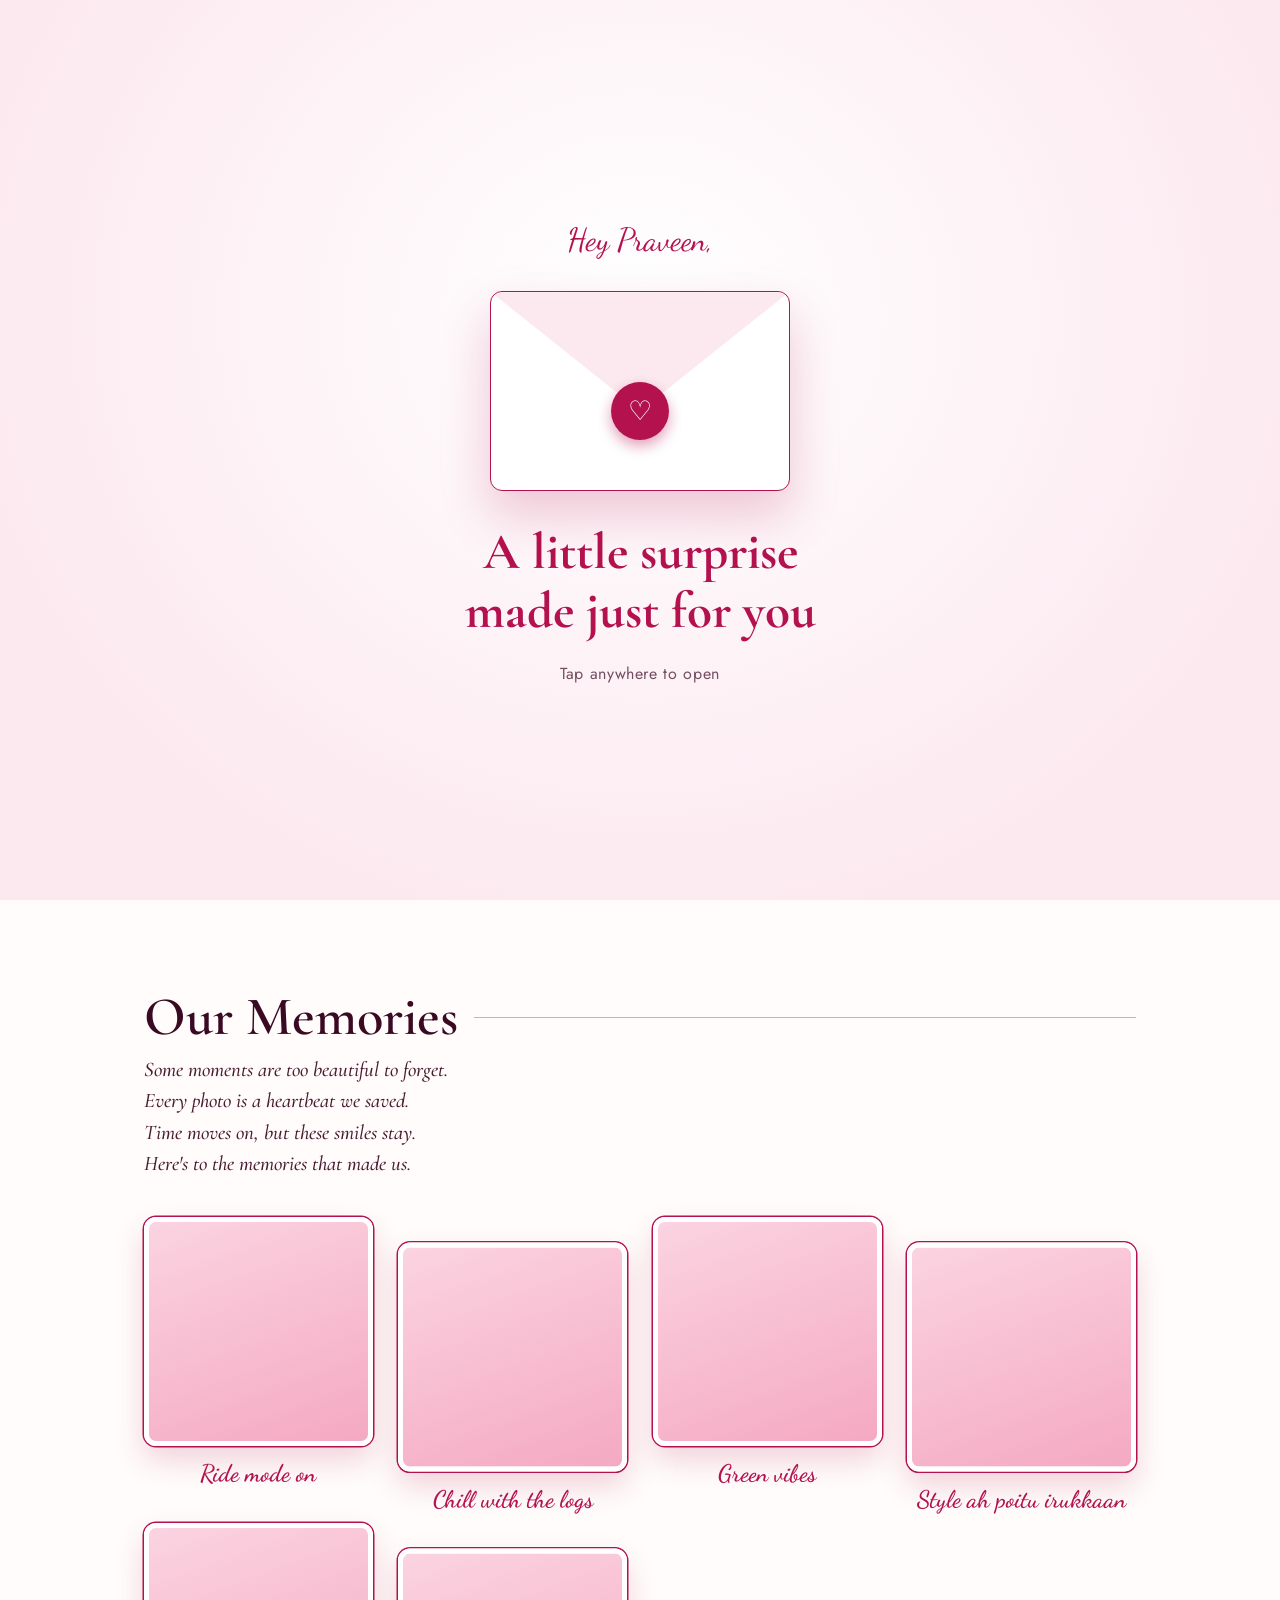
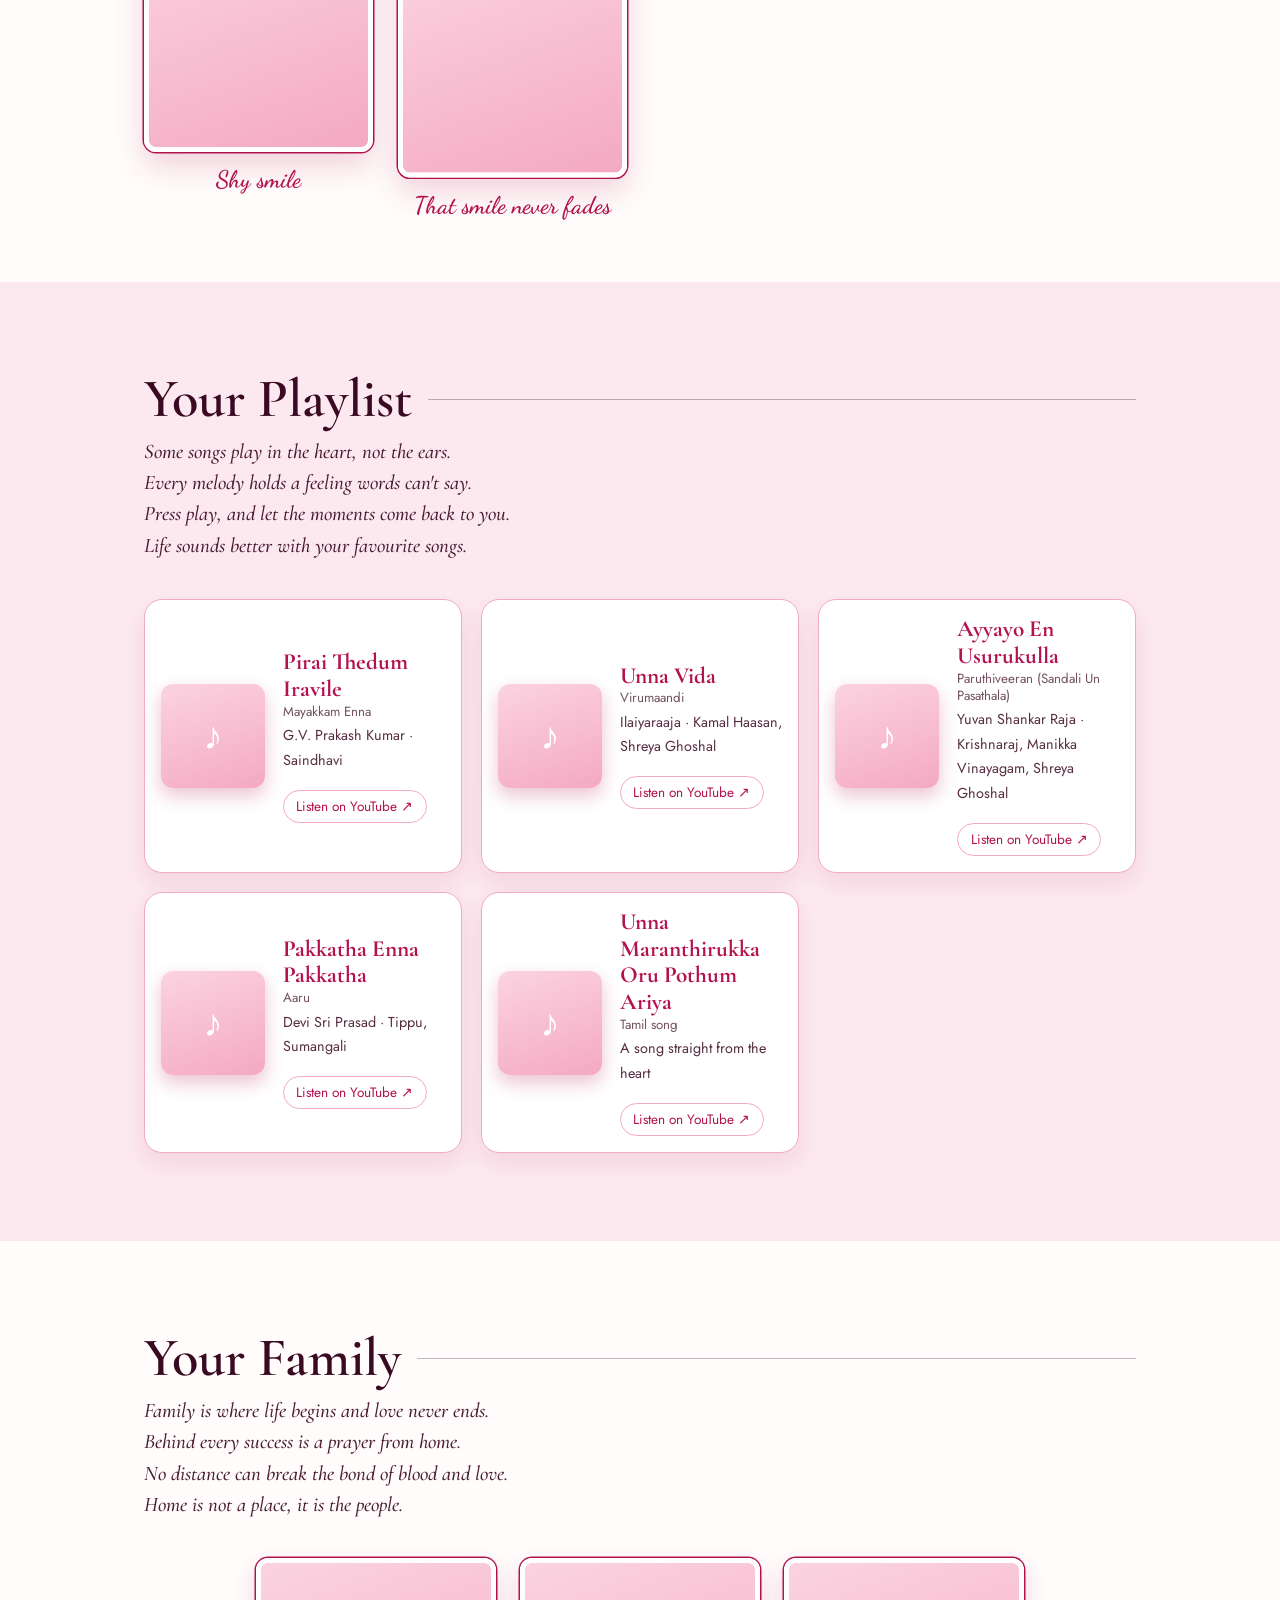
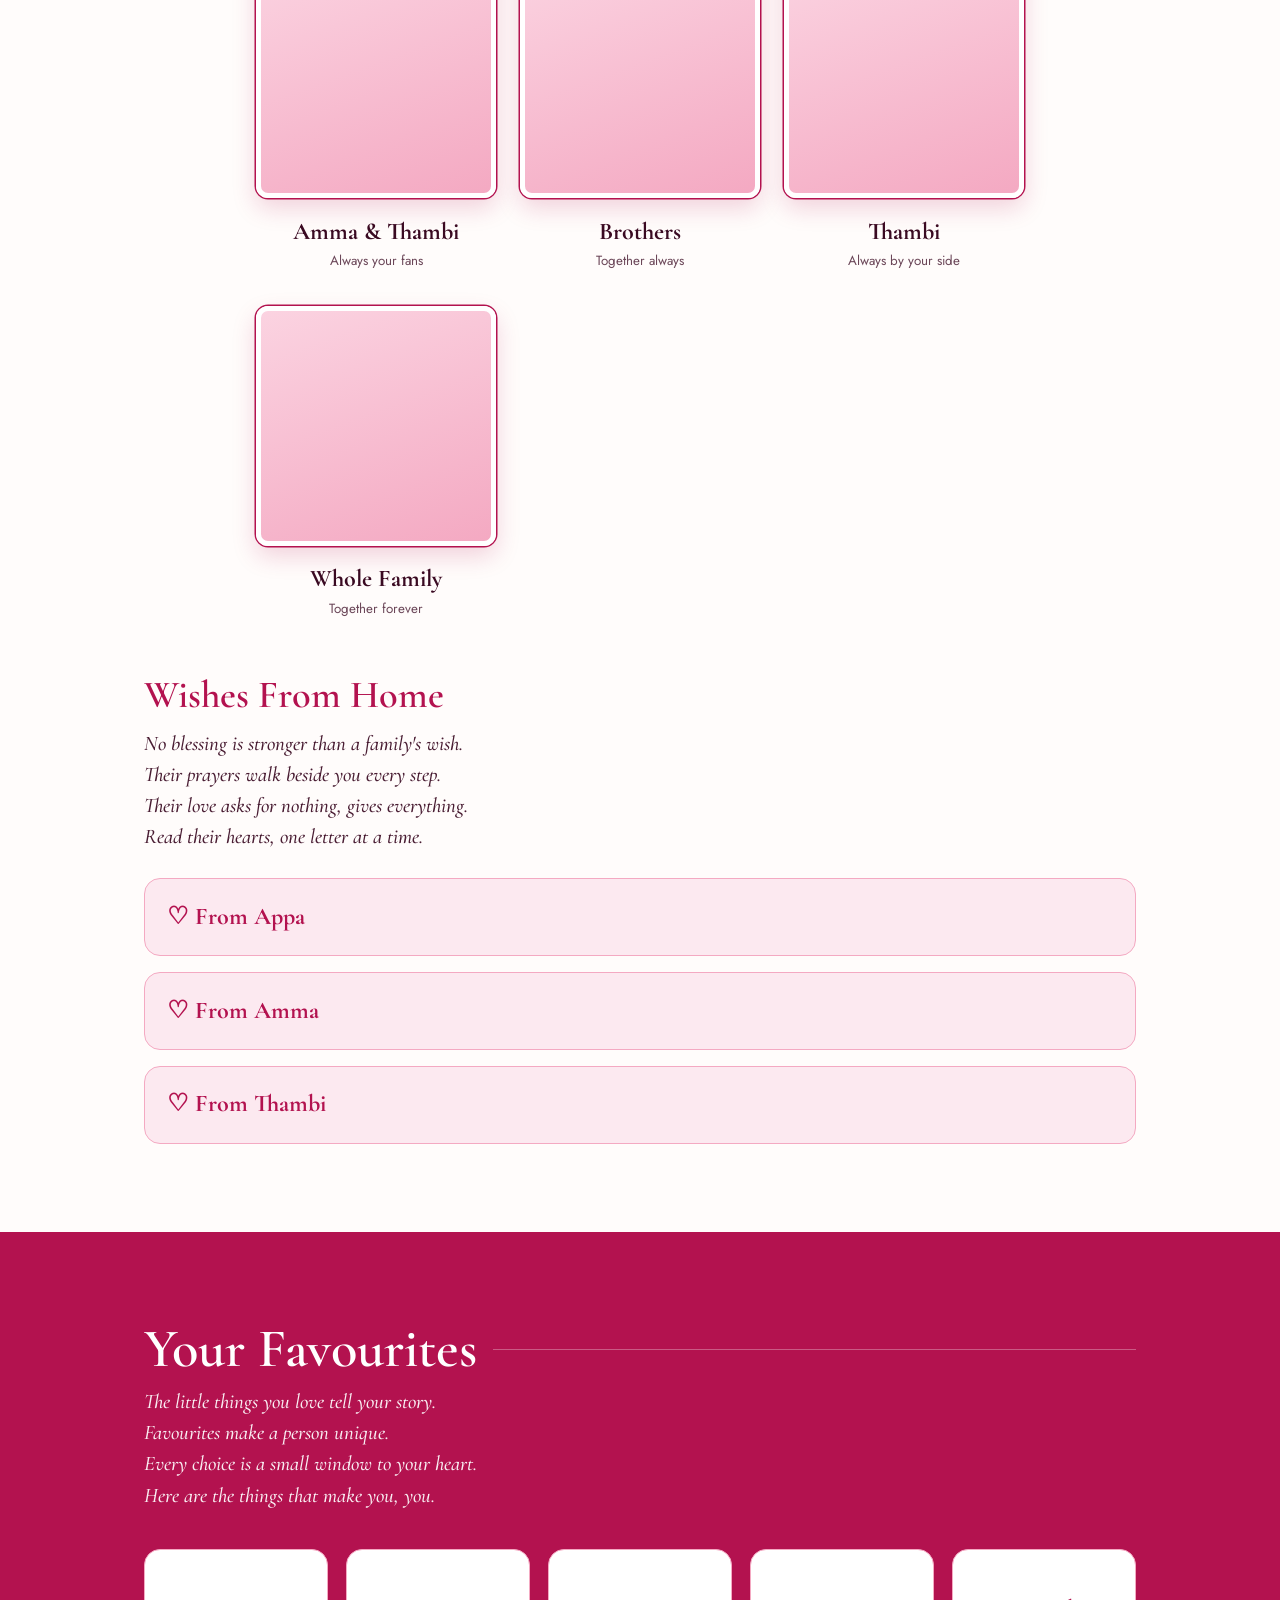
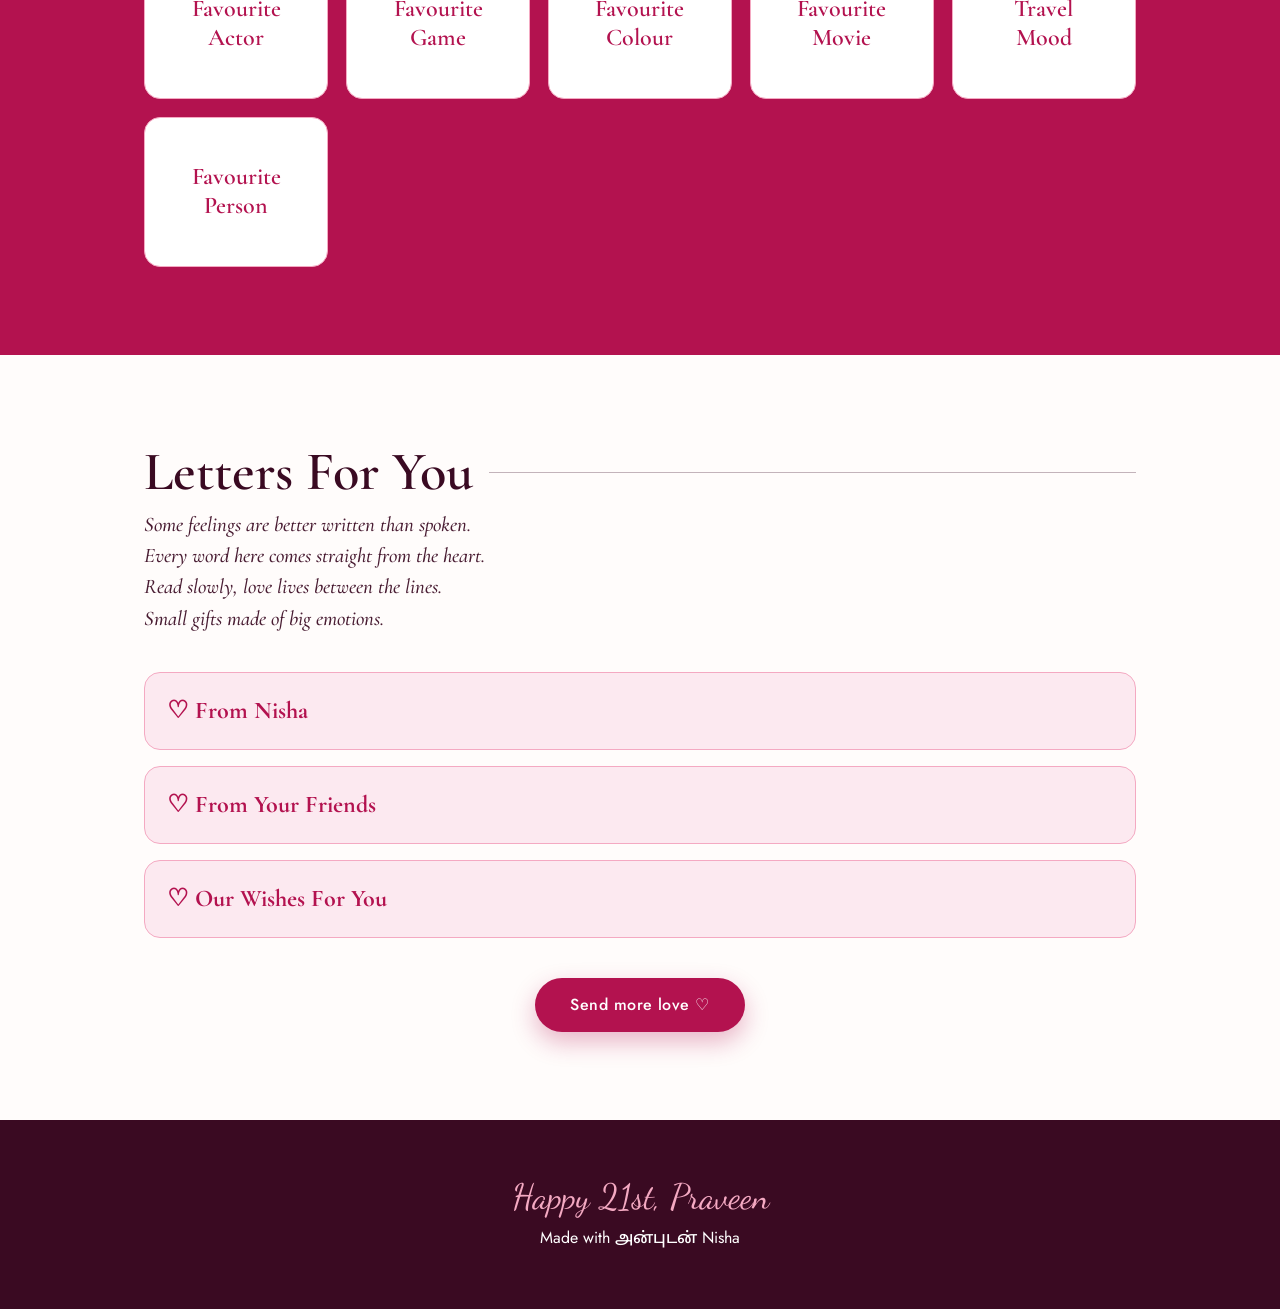
==== index.html @ b7074d0f "Add files via upload" ====
<!DOCTYPE html>
<html lang="en">
<head>
<meta charset="UTF-8">
<meta name="viewport" content="width=device-width, initial-scale=1, viewport-fit=cover">
<title>Happy 21st Birthday</title>
<link href="https://fonts.googleapis.com/css2?family=Cormorant+Garamond:ital,wght@0,500;0,600;0,700;1,500&family=Jost:wght@400;500&family=Dancing+Script:wght@500;700&family=Noto+Sans+Tamil:wght@500&display=swap" rel="stylesheet">
<link rel="stylesheet" href="style.css">
</head>
<body class="locked">

<!-- INTRO PAGE -->
<div id="intro" role="button" tabindex="0" aria-label="Tap to open your surprise">
  <p class="script hey">Hey Praveen,</p>
  <div class="envl"><span class="seal">♡</span></div>
  <h1 class="it">A little surprise<br>made just for you</h1>
  <p class="tap">Tap anywhere to open</p>
</div>


<div class="side left" aria-hidden="true"><span>✦</span><span>♡</span><span>✦</span><span>♡</span><span>✦</span></div>
<div class="side right" aria-hidden="true"><span>♡</span><span>✦</span><span>♡</span><span>✦</span><span>♡</span></div>

<!-- HERO -->
<header class="hero">
  <p class="script top">Praveen's special day</p>
  <div class="hero-art">
    <div class="num" aria-hidden="true">21</div>
    <div class="arch"><img src="photos/hero.jpg" alt="Praveen"></div>
  </div>
  <h1>Happy Birthday, Praveen</h1>
  <p class="sub quote">Another year, another beautiful chapter.<br>May every page ahead be brighter.<br>A little corner made with love, just for you.<br>Happy 21st, Praveen.</p>
  <div class="when">
    <p class="date" id="bdayText">Birthday date</p>
    <div class="count" id="count" aria-live="off">
      <div><b id="cd">0</b><small>days</small></div>
      <div><b id="ch">0</b><small>hours</small></div>
      <div><b id="cm">0</b><small>mins</small></div>
      <div><b id="cs">0</b><small>secs</small></div>
    </div>
  </div>
  <button id="party" class="btn">Open your surprise ♡</button>
</header>

<!-- PHOTOS -->
<section class="world">
  <div class="wrap">
    <h2>Our Memories</h2>
    <p class="intro quote">Some moments are too beautiful to forget.<br>Every photo is a heartbeat we saved.<br>Time moves on, but these smiles stay.<br>Here's to the memories that made us.</p>
    <div class="wall">
      <figure class="frame"><div class="ph"><img src="photos/1.jpg" alt="Ride mode on"></div><figcaption>Ride mode on</figcaption></figure>
      <figure class="frame"><div class="ph"><img src="photos/2.jpg" alt="Chill with the logs"></div><figcaption>Chill with the logs</figcaption></figure>
      <figure class="frame"><div class="ph"><img src="photos/3.jpg" alt="Green vibes"></div><figcaption>Green vibes</figcaption></figure>
      <figure class="frame"><div class="ph"><img src="photos/4.jpg" alt="Style ah poitu irukkaan"></div><figcaption>Style ah poitu irukkaan</figcaption></figure>
      <figure class="frame"><div class="ph"><img src="photos/5.jpg" alt="Shy smile"></div><figcaption>Shy smile</figcaption></figure>
      <figure class="frame"><div class="ph"><img src="photos/6.jpg" alt="That smile never fades"></div><figcaption>That smile never fades</figcaption></figure>
    </div>
  </div>
</section>

<!-- MUSIC -->
<section class="world tint">
  <div class="wrap">
    <h2>Your Playlist</h2>
    <p class="intro quote">Some songs play in the heart, not the ears.<br>Every melody holds a feeling words can't say.<br>Press play, and let the moments come back to you.<br>Life sounds better with your favourite songs.</p>
    <div class="tracks">
      <article class="song" data-yt="">
        <div class="cover"><img src="music/cover1.jpg" alt="Pirai Thedum Iravile cover"></div>
        <div class="meta">
          <b>Pirai Thedum Iravile</b><small>Mayakkam Enna</small><p class="why">G.V. Prakash Kumar · Saindhavi</p>
          <div class="ctrl"><button class="play" aria-label="Play Pirai Thedum Iravile">&#9654;</button><div class="bar"><i></i></div><span class="time">0:00</span></div>
          <a class="listen" href="https://www.youtube.com/results?search_query=Pirai+Thedum+Iravile+Mayakkam+Enna+song" target="_blank" rel="noopener">Listen on YouTube &#8599;</a>
          <audio preload="metadata" src="music/song1.mp3"></audio>
        </div>
        <div class="yt"></div>
      </article>
      <article class="song" data-yt="">
        <div class="cover"><img src="music/cover2.jpg" alt="Unna Vida cover"></div>
        <div class="meta">
          <b>Unna Vida</b><small>Virumaandi</small><p class="why">Ilaiyaraaja · Kamal Haasan, Shreya Ghoshal</p>
          <div class="ctrl"><button class="play" aria-label="Play Unna Vida">&#9654;</button><div class="bar"><i></i></div><span class="time">0:00</span></div>
          <a class="listen" href="https://www.youtube.com/results?search_query=Unna+Vida+Virumaandi+song" target="_blank" rel="noopener">Listen on YouTube &#8599;</a>
          <audio preload="metadata" src="music/song2.mp3"></audio>
        </div>
        <div class="yt"></div>
      </article>
      <article class="song" data-yt="">
        <div class="cover"><img src="music/cover3.jpg" alt="Ayyayo En Usurukulla cover"></div>
        <div class="meta">
          <b>Ayyayo En Usurukulla</b><small>Paruthiveeran (Sandali Un Pasathala)</small><p class="why">Yuvan Shankar Raja · Krishnaraj, Manikka Vinayagam, Shreya Ghoshal</p>
          <div class="ctrl"><button class="play" aria-label="Play Ayyayo En Usurukulla">&#9654;</button><div class="bar"><i></i></div><span class="time">0:00</span></div>
          <a class="listen" href="https://www.youtube.com/results?search_query=Ayyayo+En+Usurukulla+Paruthiveeran+song" target="_blank" rel="noopener">Listen on YouTube &#8599;</a>
          <audio preload="metadata" src="music/song3.mp3"></audio>
        </div>
        <div class="yt"></div>
      </article>
      <article class="song" data-yt="">
        <div class="cover"><img src="music/cover4.jpg" alt="Pakkatha Enna Pakkatha cover"></div>
        <div class="meta">
          <b>Pakkatha Enna Pakkatha</b><small>Aaru</small><p class="why">Devi Sri Prasad · Tippu, Sumangali</p>
          <div class="ctrl"><button class="play" aria-label="Play Pakkatha Enna Pakkatha">&#9654;</button><div class="bar"><i></i></div><span class="time">0:00</span></div>
          <a class="listen" href="https://www.youtube.com/results?search_query=Pakkatha+Enna+Pakkatha+Aaru+song" target="_blank" rel="noopener">Listen on YouTube &#8599;</a>
          <audio preload="metadata" src="music/song4.mp3"></audio>
        </div>
        <div class="yt"></div>
      </article>
      <article class="song" data-yt="">
        <div class="cover"><img src="music/cover5.jpg" alt="Unna Maranthirukka Oru Pothum Ariya cover"></div>
        <div class="meta">
          <b>Unna Maranthirukka Oru Pothum Ariya</b><small>Tamil song</small><p class="why">A song straight from the heart</p>
          <div class="ctrl"><button class="play" aria-label="Play Unna Maranthirukka Oru Pothum Ariya">&#9654;</button><div class="bar"><i></i></div><span class="time">0:00</span></div>
          <a class="listen" href="https://www.youtube.com/results?search_query=unna+maranthirukka+oru+pothum+ariya+song" target="_blank" rel="noopener">Listen on YouTube &#8599;</a>
          <audio preload="metadata" src="music/song5.mp3"></audio>
        </div>
        <div class="yt"></div>
      </article>
    </div>
  </div>
</section>

<!-- FAMILY -->
<section class="world">
  <div class="wrap">
    <h2>Your Family</h2>
    <p class="intro quote">Family is where life begins and love never ends.<br>Behind every success is a prayer from home.<br>No distance can break the bond of blood and love.<br>Home is not a place, it is the people.</p>
    <div class="family">
      <figure class="member"><div class="ph round"><img src="family/3.jpg" alt="Amma and Thambi"></div><b>Amma &amp; Thambi</b><small>Always your fans</small></figure>
      <figure class="member"><div class="ph round"><img src="family/4.jpg" alt="Brothers"></div><b>Brothers</b><small>Together always</small></figure>
      <figure class="member"><div class="ph round"><img src="family/2.jpg" alt="Thambi"></div><b>Thambi</b><small>Always by your side</small></figure>
      <figure class="member"><div class="ph round"><img src="family/1.jpg" alt="Whole family"></div><b>Whole Family</b><small>Together forever</small></figure>
    </div>
    <h3 class="home-h">Wishes From Home</h3>
    <p class="intro quote home-q">No blessing is stronger than a family's wish.<br>Their prayers walk beside you every step.<br>Their love asks for nothing, gives everything.<br>Read their hearts, one letter at a time.</p>
    <div class="letters">
      <details class="env"><summary>♡ From Appa</summary>
        <div class="paper">
          <p>Dear Praveen kanna,</p>
          <p>Happy Birthday da! 🎂 21 vayasu aagiduchu, nee valarndhadhai paarthu naanga romba perumai padurom.</p>
          <p>Un udambu nalama paathukko, nalla padi, nalla manushana irukkanum. Un ella muyarchikkum appa epovum un kooda irukken.</p>
          <p class="sign">&ndash; Appa</p>
        </div></details>
      <details class="env"><summary>♡ From Amma</summary>
        <div class="paper">
          <p>Dear kanna,</p>
          <p>Happy Birthday chellam! 🎂 Neram thavaama saapdu, udambu kavanichuko. Nee ennoda perumai.</p>
          <p>Kadavul un kooda irukkanum, un ella aasaiyum niraiveranum. Un amma epovum un pakkam thaan.</p>
          <p class="sign">&ndash; Amma</p>
        </div></details>
      <details class="env"><summary>♡ From Thambi</summary>
        <div class="paper">
          <p>Dear Anna,</p>
          <p>Happy Birthday anna! 🥳 Nee thaan en hero. Enakku ennaiku vendumnaalum nee thaan support.</p>
          <p>Treat venum anna, marakkaama! 😜 Love you anna ❤️</p>
          <p class="sign">&ndash; Thambi</p>
        </div></details>
    </div>
  </div>
</section>

<!-- FAVOURITES -->
<section class="world hot">
  <div class="wrap">
    <h2>Your Favourites</h2>
    <p class="intro quote">The little things you love tell your story.<br>Favourites make a person unique.<br>Every choice is a small window to your heart.<br>Here are the things that make you, you.</p>
    <div class="ach">
      <div class="flip"><div class="in"><div class="front">Favourite<br>Actor</div><div class="back">Vijay</div></div></div>
      <div class="flip"><div class="in"><div class="front">Favourite<br>Game</div><div class="back">Cricket</div></div></div>
      <div class="flip"><div class="in"><div class="front">Favourite<br>Colour</div><div class="back">Pink</div></div></div>
      <div class="flip"><div class="in"><div class="front">Favourite<br>Movie</div><div class="back">Vada Chennai</div></div></div>
      <div class="flip"><div class="in"><div class="front">Travel<br>Mood</div><div class="back">Night travel</div></div></div>
      <div class="flip"><div class="in"><div class="front">Favourite<br>Person</div><div class="back pic"><img src="photos/fav.jpg" alt="Favourite person"></div></div></div>
    </div>
  </div>
</section>

<!-- LETTERS -->
<section class="world">
  <div class="wrap">
    <h2>Letters For You</h2>
    <p class="intro quote">Some feelings are better written than spoken.<br>Every word here comes straight from the heart.<br>Read slowly, love lives between the lines.<br>Small gifts made of big emotions.</p>
    <div class="letters">
      <details class="env"><summary>♡ From Nisha</summary>
        <div class="paper">
          <p>Happy Birthday to Praveen 🎂🥳</p>
          <p>May your birthday be filled with happiness, love, and laughter. ❤️</p>
          <p>I wish you lots of success and good health in the coming years. 💐</p>
          <p>May all your dreams and wishes come true. 🌟</p>
          <p>Keep smiling, stay happy, and always be the amazing person you are! ☺️</p>
          <p class="tamil">நீ எப்போதும் சந்தோஷமாக இருக்கணும்… ❤️<br>
          எப்போதும் சிரித்துக்கொண்டே இருக்கணும்… 😊<br>
          உன்னுடைய அந்த அழகான சிரிப்பை எப்போதும் இழக்கக் கூடாது. 🥰</p>
          <p class="tamil">உன் வாழ்க்கையில் வரும் ஒவ்வொரு நாளும் அழகானதாக இருக்கணும். ✨<br>
          நீ ஆசைப்படும் எல்லா விஷயங்களும் உனக்கு கிடைக்கணும். 🌸<br>
          உன் கனவுகள் எல்லாம் ஒவ்வொன்றாக நனவாகணும். 💫<br>
          எந்த சூழ்நிலையிலும் உன் தன்னம்பிக்கையை மட்டும் இழக்காதே. ❤️</p>
          <p class="tamil">உன்னை சுற்றி எப்போதும் நல்ல மனிதர்களும், நல்ல நினைவுகளும் இருக்கணும். 🫶<br>
          உன் முகத்தில் இருக்கும் இந்த சிரிப்பு எப்போதும் இப்படியே இருக்கணும். 😊<br>
          வாழ்க்கையில் எவ்வளவு கஷ்டங்கள் வந்தாலும், அதை கடந்து இன்னும் அழகாக வளரணும். 🌷<br>
          இன்று மட்டுமல்ல, உன் வாழ்க்கையின் ஒவ்வொரு நாளும் சந்தோஷமாக இருக்கணும். 💕</p>
          <p>Once again, Happy Birthday! 🎂🥳❤️</p>
          <p class="sign">&ndash; Nisha</p>
        </div></details>
      <details class="env"><summary>♡ From Your Friends</summary>
        <div class="paper">
          <p>Dear Praveen,</p>
          <p>Happy Birthday da machan! 🥳 Un gang ellarum sernthu solrom: nee irukkura idathula bore adikkave adikkadhu.</p>
          <p>Indha year Vijay padam first day first show paakkanum, night travel poganum, cricket la mass ah aadanum. Ellathulayum nee thaan hero!</p>
          <p>Treat ah mattum marakkaadha da 😜</p>
          <p class="sign">&ndash; Your Gang</p>
        </div></details>
      <details class="env"><summary>♡ Our Wishes For You</summary>
        <div class="paper">
          <p>✦ Un ella kanavum nijam aaganum.</p>
          <p>✦ Epovum happy ah, healthy ah irukkanum.</p>
          <p>✦ Neraya places poganum, neraya memories serkkanum.</p>
          <p>✦ Cricket la oru century adikkanum 😄</p>
          <p>✦ Un family ku perumai sera nee valarnthu varanum.</p>
          <p class="sign">Happy 21st, Praveen! 🎂</p>
        </div></details>
    </div>
    <button id="party2" class="btn">Send more love ♡</button>
  </div>
</section>

<footer>
  <p class="script">Happy 21st, Praveen</p>
  <p>Made with <span class="ta">அன்புடன்</span> Nisha</p>
</footer>

<canvas id="confetti"></canvas>
<script src="script.js"></script>
</body>
</html>
---- style.css ----
:root{--rose:#B3124F;--wine:#3A0A22;--blush:#FCE9F0;--petal:#F4A9C2;--ivory:#FFFCFB}
*{box-sizing:border-box;margin:0;padding:0}
body{font-family:'Jost',sans-serif;background:var(--ivory);color:var(--wine);line-height:1.7;overflow-x:hidden;-webkit-tap-highlight-color:transparent}
h1,h2,.front,.member b,.env summary,.num{font-family:'Cormorant Garamond',serif}
.script{font-family:'Dancing Script',cursive}

/* side sparkle lines */
.side{position:fixed;top:0;bottom:0;width:34px;display:flex;flex-direction:column;justify-content:space-around;align-items:center;color:var(--rose);font-size:1.1rem;pointer-events:none;z-index:5}
.side::before{content:"";position:absolute;top:0;bottom:0;width:1px;background:linear-gradient(transparent,var(--petal) 15%,var(--petal) 85%,transparent)}
.side span{padding:.4rem 0;text-shadow:0 0 6px #fff,0 0 6px #fff;position:relative;animation:twinkle 3s ease-in-out infinite}
.side span:nth-child(2n){animation-delay:-1.2s}.side span:nth-child(3n){animation-delay:-2.1s}
.side.left{left:6px}.side.right{right:6px}
@keyframes twinkle{50%{opacity:.35;transform:scale(.8)}}

/* hero */
.hero{min-height:100svh;display:flex;flex-direction:column;align-items:center;justify-content:center;text-align:center;padding:3rem 3rem;background:radial-gradient(ellipse at 50% 30%,var(--blush),var(--ivory) 70%)}
.script.top{font-size:1.7rem;color:var(--rose);margin-bottom:1.2rem}
.hero-art{--w:min(280px,62vw);position:relative;width:var(--w);margin:0 auto 2.2rem}
.num{position:absolute;right:-14px;bottom:-14px;z-index:2;width:76px;height:76px;border-radius:50%;background:var(--rose);color:#fff;border:4px solid #fff;display:grid;place-items:center;font-size:2.3rem;font-weight:700;line-height:1;box-shadow:0 8px 18px rgba(179,18,79,.35)}
.arch{position:relative;aspect-ratio:1/1;border-radius:14px;overflow:hidden;border:6px solid #fff;box-shadow:0 0 0 2px var(--rose),0 24px 50px rgba(179,18,79,.25);background:linear-gradient(160deg,#FBD3E1,#F4A9C2)}
.arch img{width:100%;height:100%;object-fit:cover;color:transparent;display:block}
h1{font-size:clamp(2.2rem,7vw,4rem);font-weight:700;line-height:1.1;max-width:16ch;color:var(--rose)}
.sub{max-width:30rem;margin:1rem 0 1.8rem;font-size:1.05rem}
.btn{background:var(--rose);color:#fff;border:0;border-radius:99px;padding:.95rem 2.2rem;min-height:48px;font:500 1rem 'Jost',sans-serif;letter-spacing:.03em;cursor:pointer;box-shadow:0 10px 24px rgba(179,18,79,.3);transition:transform .15s}
.btn:hover{transform:translateY(-2px)}
.btn:focus-visible,.env summary:focus-visible{outline:3px solid var(--petal);outline-offset:3px}

/* sections */
.world{padding:5.5rem 3rem}
.wrap{max-width:62rem;margin:auto}
.tint{background:var(--blush)}
.hot{background:var(--rose);color:#fff}
h2{font-size:clamp(2.2rem,6vw,3.4rem);font-weight:600;line-height:1.1;margin-bottom:.4rem;display:flex;align-items:center;gap:1rem}
h2::after{content:"";flex:1;height:1px;background:currentColor;opacity:.3}
.intro{margin-bottom:2.4rem;opacity:.8}

/* photos */
.ph{position:relative;aspect-ratio:1/1;background:linear-gradient(160deg,#FBD3E1,#F4A9C2);overflow:hidden}
.ph img{position:absolute;inset:0;width:100%;height:100%;object-fit:cover;color:transparent}
.wall{display:grid;grid-template-columns:repeat(auto-fit,minmax(220px,1fr));gap:2.2rem 1.6rem}
.frame .ph{border-radius:12px;border:5px solid #fff;box-shadow:0 0 0 1.5px var(--rose),0 14px 30px rgba(179,18,79,.18)}
.frame:nth-child(even){transform:translateY(1.6rem)}
.frame figcaption{font:600 1.5rem 'Dancing Script',cursive;color:var(--rose);margin-top:.8rem;text-align:center}

/* music */
.tracks{display:grid;grid-template-columns:repeat(auto-fit,minmax(300px,1fr));gap:1.2rem}
.song{display:flex;align-items:center;gap:1.1rem;background:#fff;padding:1rem;border-radius:18px;border:1px solid var(--petal);box-shadow:0 10px 24px rgba(179,18,79,.1)}
.cover{position:relative;flex:none;width:104px;aspect-ratio:1;border-radius:12px;overflow:hidden;background:linear-gradient(160deg,#FBD3E1,var(--petal));display:grid;place-items:center;box-shadow:0 8px 18px rgba(179,18,79,.25)}
.cover::after{content:"\266A";position:absolute;font-size:2.4rem;color:#fff}
.cover img{position:absolute;inset:0;z-index:1;width:100%;height:100%;object-fit:cover}
.song.playing .cover{animation:pulse 1.6s ease-in-out infinite}
@keyframes pulse{50%{transform:scale(1.05)}}
.meta{flex:1;min-width:0}
.meta b{display:block;font:700 1.45rem/1.15 'Cormorant Garamond',serif;color:var(--rose)}
.meta small{display:block;opacity:.7}
.why{font-size:.9rem;margin:.2rem 0 .6rem;opacity:.85}
.ctrl{display:flex;align-items:center;gap:.7rem}
.play{flex:none;width:44px;height:44px;border-radius:50%;border:0;background:var(--rose);color:#fff;font-size:1rem;cursor:pointer;box-shadow:0 6px 14px rgba(179,18,79,.35)}
.play:focus-visible{outline:3px solid var(--petal);outline-offset:3px}
.bar{flex:1;height:6px;border-radius:9px;background:var(--blush);overflow:hidden;cursor:pointer}
.bar i{display:block;height:100%;width:0;background:var(--rose)}
.time{font-size:.8rem;opacity:.7;min-width:2.4em;text-align:right}

/* family */
.family{display:grid;grid-template-columns:repeat(auto-fit,minmax(150px,1fr));gap:2rem 1.5rem}
.member{text-align:center}
.ph.round{aspect-ratio:1;border-radius:12px;border:5px solid #fff;box-shadow:0 0 0 1.5px var(--rose),0 10px 24px rgba(179,18,79,.18);margin-bottom:1.2rem}
.member b{display:block;font-size:1.5rem;font-weight:700;line-height:1.2}.member small{opacity:.75}

/* favourites */
.ach{display:grid;grid-template-columns:repeat(auto-fit,minmax(160px,1fr));gap:1.1rem}
.flip{perspective:800px;height:150px;cursor:pointer}
.in{position:relative;width:100%;height:100%;transition:transform .6s;transform-style:preserve-3d}
.flip:hover .in,.flip.on .in{transform:rotateY(180deg)}
.front,.back{position:absolute;inset:0;backface-visibility:hidden;display:grid;place-items:center;text-align:center;padding:1rem;border-radius:16px;font-size:1.5rem;font-weight:600;line-height:1.2}
.front{background:#fff;color:var(--rose);border:1px solid var(--petal)}
.back{background:var(--wine);color:#fff;transform:rotateY(180deg);font-family:'Jost',sans-serif;font-size:1.05rem;font-weight:400}

/* letters */
.letters{display:grid;gap:1rem;margin-bottom:2.5rem}
.env{background:var(--blush);border:1px solid var(--petal);border-radius:16px}
.env summary{padding:1.1rem 1.4rem;font-size:1.5rem;font-weight:700;color:var(--rose);cursor:pointer;list-style:none}
.env summary::-webkit-details-marker{display:none}
.paper{background:#fff;margin:0 1rem 1rem;padding:1.6rem;border-radius:10px;font-family:'Dancing Script',cursive;font-size:1.6rem;line-height:1.5;border-left:4px solid var(--rose)}
.paper p{margin-bottom:.8rem}.sign{text-align:right;font-weight:700;color:var(--rose)}
#party2{display:block;margin:auto}

footer{background:var(--wine);color:#fff;text-align:center;padding:3.5rem 1rem}
footer .script{font-size:2.2rem;color:var(--petal);line-height:1.2;margin-bottom:.4rem}
#confetti{position:fixed;inset:0;pointer-events:none;z-index:200}

@media (max-width:600px){
  .side{width:20px;font-size:.8rem}.side.left{left:2px}.side.right{right:2px}
  .hero,.world{padding-inline:1.8rem}
  .world{padding-block:3.5rem}
  .script.top{font-size:1.4rem}
  .wall{grid-template-columns:repeat(2,1fr);gap:1.8rem 1rem}
  .frame figcaption{font-size:1.2rem}
  .family{grid-template-columns:repeat(2,1fr)}
  .ach{grid-template-columns:repeat(2,1fr);gap:.8rem}
  .flip{height:120px}.front{font-size:1.2rem}.back{font-size:.95rem}
  .song{padding:.8rem;gap:.8rem}.cover{width:84px}.meta b{font-size:1.25rem}
  
  .paper{font-size:1.4rem;padding:1.2rem;margin:0 .6rem .8rem}
  .btn{width:100%;max-width:320px}
}
@media (prefers-reduced-motion:reduce){*{animation:none!important;transition:none!important}}

/* intro page */
body.locked{overflow:hidden;height:100svh}
#intro{position:fixed;inset:0;z-index:100;display:flex;flex-direction:column;align-items:center;justify-content:center;text-align:center;padding:2rem;cursor:pointer;background:radial-gradient(ellipse at 50% 35%,#fff,var(--blush) 75%);transition:transform .9s cubic-bezier(.7,0,.2,1),opacity .9s}
#intro.open{transform:translateY(-100%);opacity:.6}
.hey{font-size:2rem;color:var(--rose);margin-bottom:1.5rem}
.envl{position:relative;width:min(300px,72vw);aspect-ratio:1.5;background:#fff;border-radius:12px;border:1.5px solid var(--rose);box-shadow:0 24px 50px rgba(179,18,79,.22);margin-bottom:2rem}
.envl::before{content:"";position:absolute;inset:0;background:var(--blush);clip-path:polygon(0 0,100% 0,50% 60%);border-radius:12px 12px 0 0}
.seal{position:absolute;left:50%;top:60%;transform:translate(-50%,-50%);width:58px;height:58px;border-radius:50%;background:var(--rose);color:#fff;display:grid;place-items:center;font-size:1.7rem;box-shadow:0 6px 14px rgba(179,18,79,.4);animation:beat 1.4s ease-in-out infinite}
@keyframes beat{50%{transform:translate(-50%,-50%) scale(1.15)}}
.it{font-size:clamp(2rem,7vw,3.2rem);font-weight:700;line-height:1.15;color:var(--rose);max-width:none}
.tap{margin-top:1.2rem;opacity:.7;letter-spacing:.04em;animation:twinkle 2.4s ease-in-out infinite}
#intro:focus-visible{outline:4px solid var(--petal);outline-offset:-8px}

/* date + countdown */
.when{margin:0 0 1.8rem;display:flex;flex-direction:column;align-items:center;gap:.8rem}
.date{font:600 1.5rem 'Dancing Script',cursive;color:var(--rose)}
.count{display:flex;gap:.7rem}
.count div{width:72px;padding:.6rem 0;background:#fff;border:1px solid var(--petal);border-radius:14px;box-shadow:0 8px 18px rgba(179,18,79,.12)}
.count b{display:block;font:700 1.8rem/1 'Cormorant Garamond',serif;color:var(--rose)}
.count small{font-size:.75rem;opacity:.7}
.count.done{display:none}
@media (max-width:600px){.count{gap:.45rem}.count div{width:62px}.date{font-size:1.25rem}}

/* friends gallery */
.squad{display:grid;grid-template-columns:repeat(auto-fit,minmax(170px,1fr));gap:1.6rem 1.2rem}
.pal{text-align:center}
.pal .ph{border-radius:12px;border:4px solid #fff;box-shadow:0 0 0 1.5px var(--rose),0 10px 22px rgba(179,18,79,.18);margin-bottom:.8rem}
.pal b{display:block;font:700 1.35rem/1.2 'Cormorant Garamond',serif;color:var(--rose)}
.pal small{display:block;font-size:.85rem;opacity:.8;line-height:1.4}
@media (max-width:600px){.squad{grid-template-columns:repeat(2,1fr);gap:1.4rem .9rem}}

/* music: optional mp3 + youtube link */
.ctrl{display:none}
.song.ready .ctrl{display:flex}
.listen{display:inline-block;margin-top:.5rem;font-size:.85rem;color:var(--rose);text-decoration:none;border:1px solid var(--petal);border-radius:99px;padding:.25rem .8rem}
.song.ready .listen{margin-top:.4rem}
.listen:hover,.listen:focus-visible{background:var(--blush)}
.meta small{line-height:1.3}

/* in-page YouTube player */
.song{flex-wrap:wrap}
.yt{display:none;width:100%;aspect-ratio:16/9;border-radius:12px;overflow:hidden;margin-top:.4rem;background:var(--wine)}
.song.open .yt{display:block}
.yt iframe{width:100%;height:100%;border:0}
.yt-mode .bar,.yt-mode .time,.yt-mode .listen{display:none}
.cover,.meta b{cursor:pointer}

/* favourites photo */
.fav-photo{width:min(300px,70vw);margin:0 auto 2.2rem}
.fav-photo .ph{border-radius:12px;border:5px solid #fff;box-shadow:0 18px 36px rgba(58,10,34,.35)}

/* favourite person card shows a photo */
.back.pic{padding:0;overflow:hidden;border:3px solid #fff;background:var(--wine)}
.back.pic img{width:100%;height:100%;object-fit:cover;object-position:50% 18%;display:block}
.flip:last-child{grid-column:auto}

@media (max-width:600px){.squad .pal:last-child:nth-child(odd){grid-column:1/-1;width:calc(50% - .45rem);justify-self:center}}

.family{grid-template-columns:repeat(auto-fit,minmax(150px,240px));justify-content:center}
@media (max-width:600px){.family{grid-template-columns:repeat(2,1fr)}}

.home-h{font:600 clamp(1.8rem,5vw,2.4rem)/1.2 'Cormorant Garamond',serif;color:var(--rose);margin:3.2rem 0 1.2rem}
.tint .letters,.world .letters{margin-bottom:0}

/* letters button spacing + tamil footer */
#party2{display:block;margin:2.5rem auto 0}
.ta{font-family:'Noto Sans Tamil','Jost',sans-serif;font-weight:500}

/* english quote lines under titles */
.quote{font:italic 500 1.3rem/1.5 'Cormorant Garamond',serif;opacity:.92}
.sub.quote{font-size:1.25rem;max-width:30rem}
.home-h{margin-bottom:.6rem}
.home-q{margin-bottom:1.6rem}
@media (max-width:600px){.quote{font-size:1.12rem}.sub.quote{font-size:1.12rem}}

@media (max-width:600px){.quote{font-size:1.05rem}.sub.quote{font-size:1.05rem}}

/* tamil wish paragraphs inside letters */
.paper .tamil{font:500 1.08rem/1.95 'Noto Sans Tamil','Jost',sans-serif}
@media (max-width:600px){.paper .tamil{font-size:1rem}}
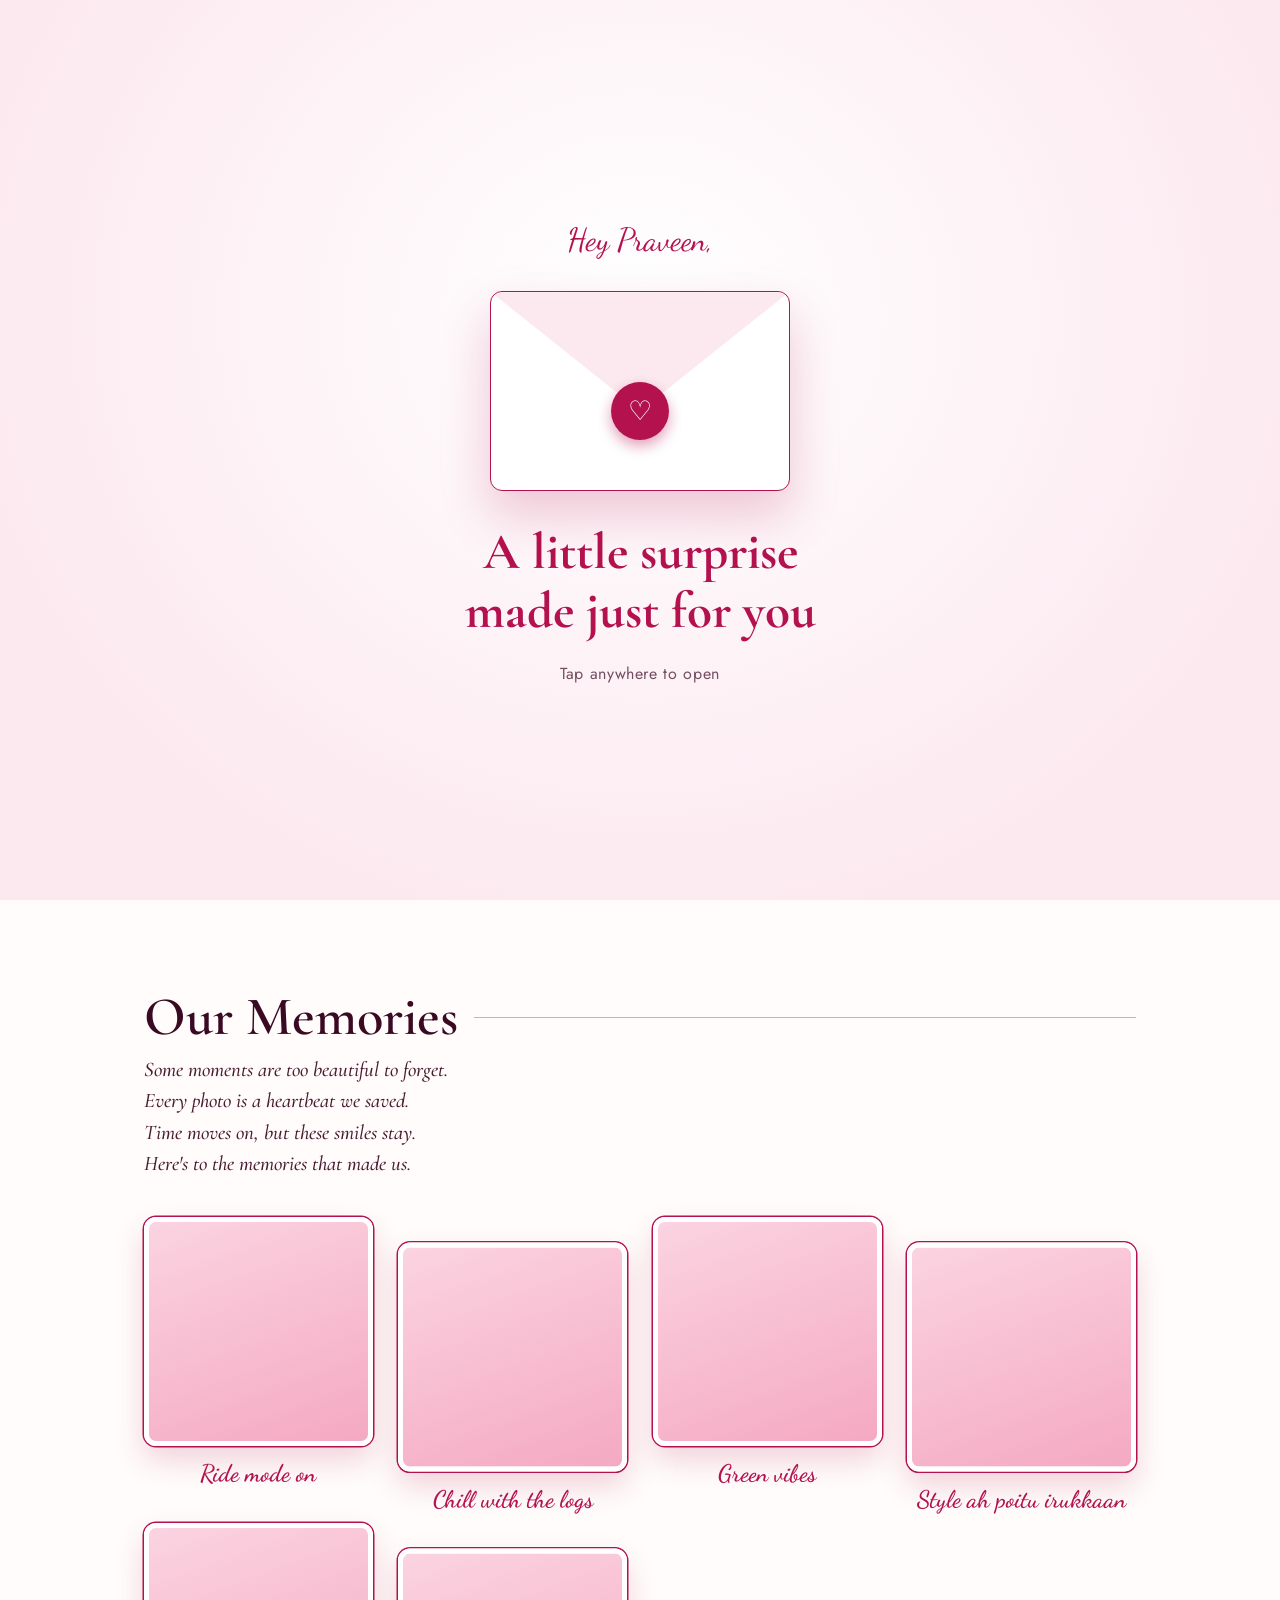
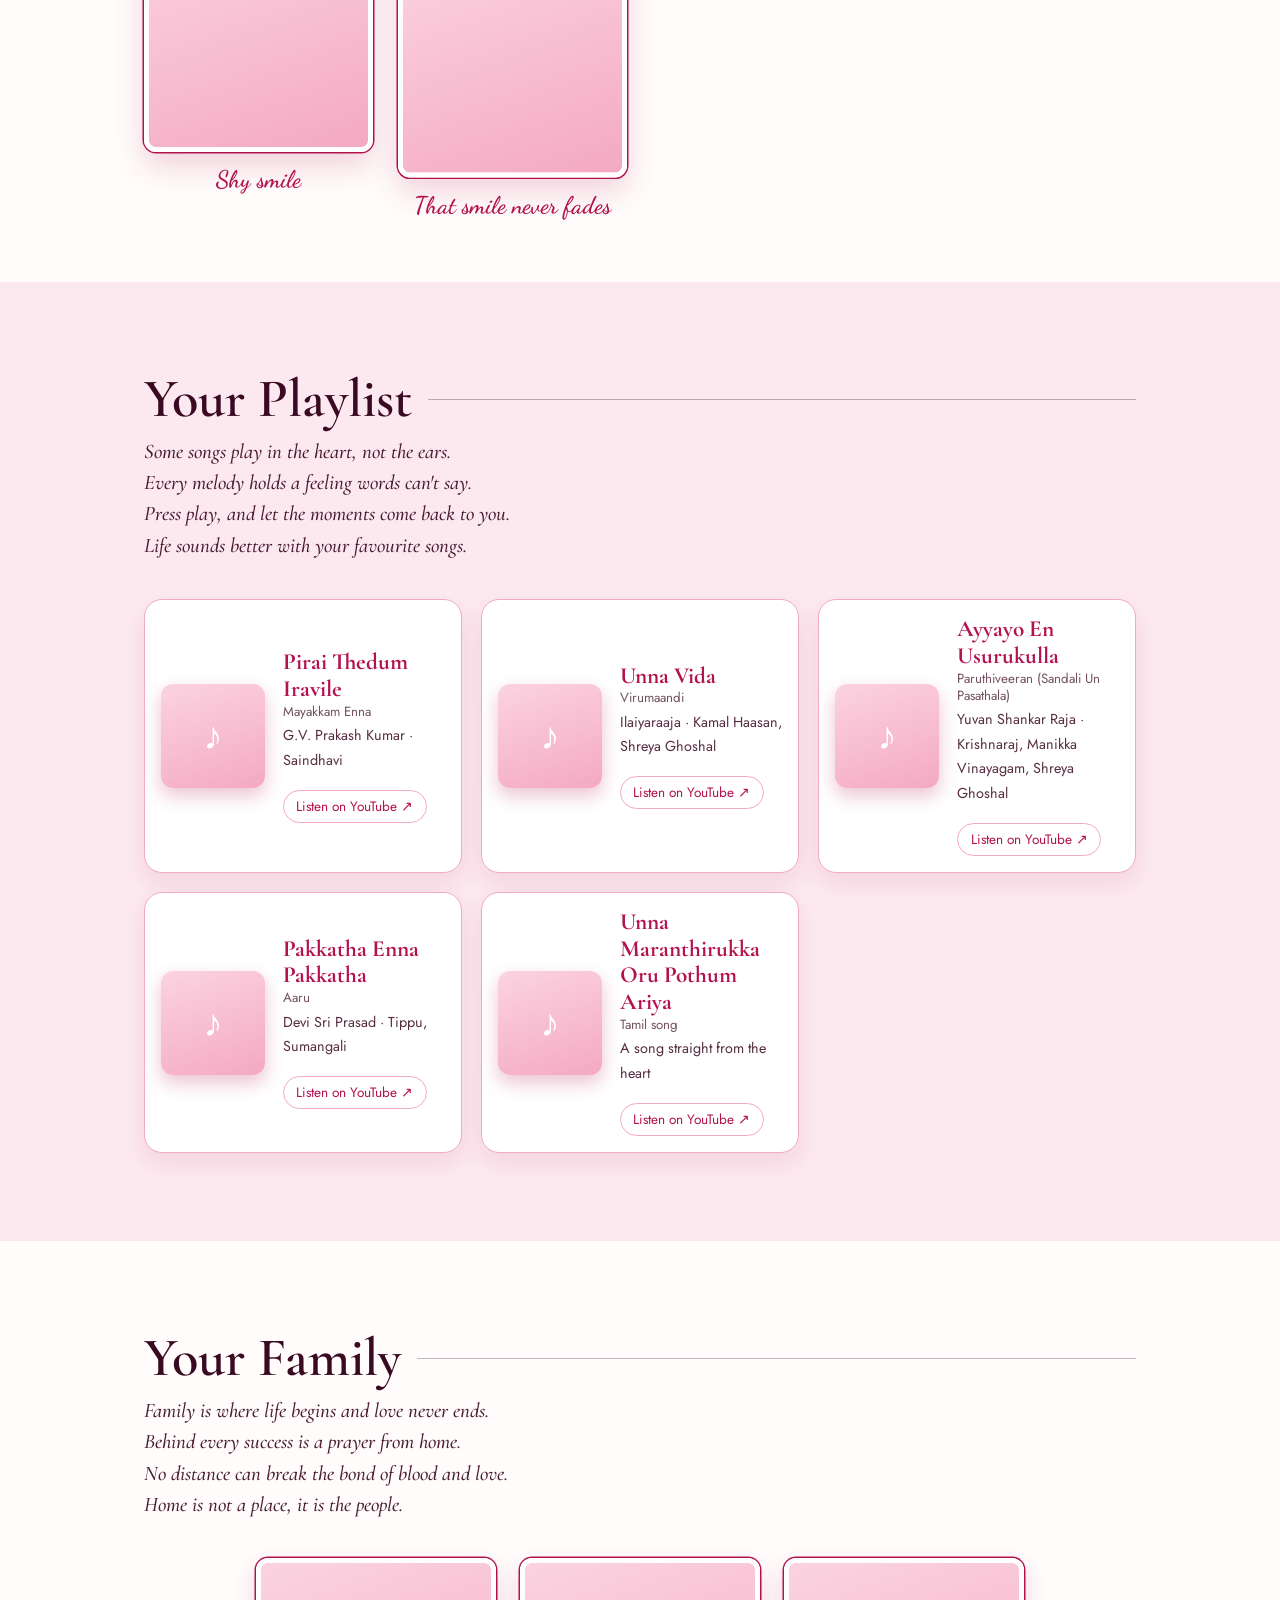
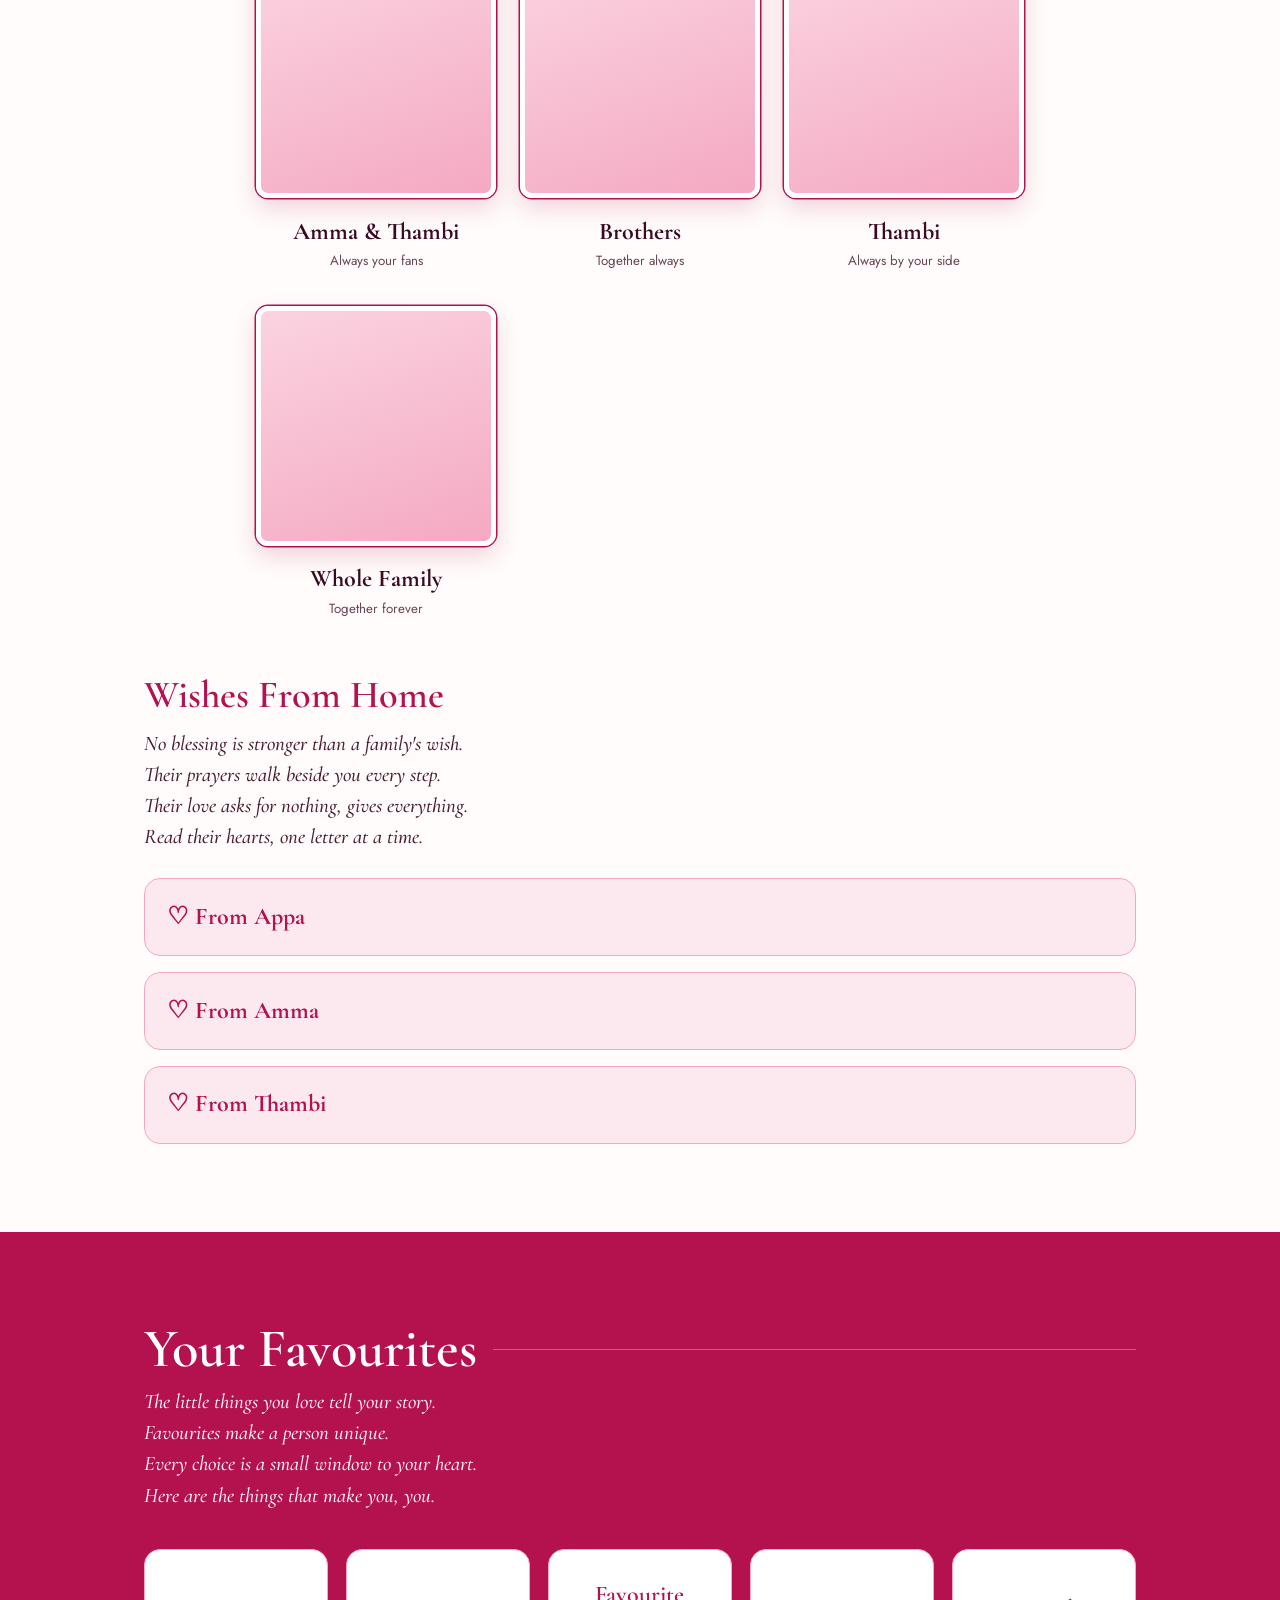
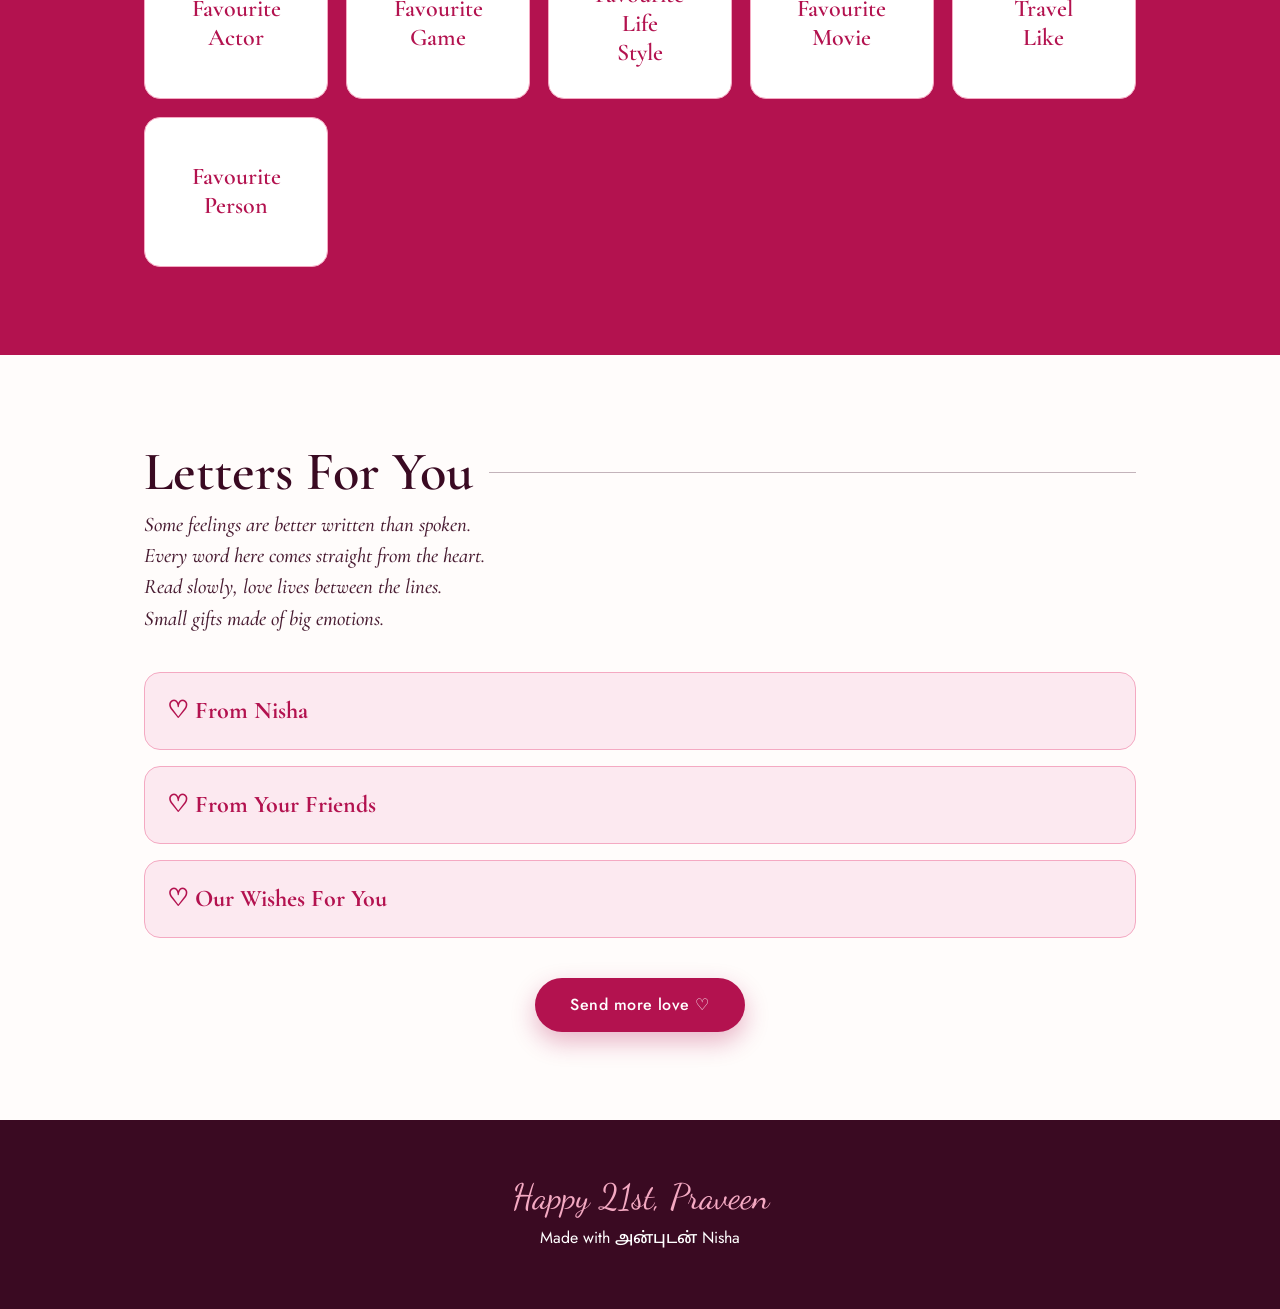
==== commit 0efa776a: "Update index.html" ====
--- a/index.html
+++ b/index.html
@@ -165,9 +165,9 @@
     <div class="ach">
       <div class="flip"><div class="in"><div class="front">Favourite<br>Actor</div><div class="back">Vijay</div></div></div>
       <div class="flip"><div class="in"><div class="front">Favourite<br>Game</div><div class="back">Cricket</div></div></div>
-      <div class="flip"><div class="in"><div class="front">Favourite<br>Colour</div><div class="back">Pink</div></div></div>
+      <div class="flip"><div class="in"><div class="front">Favourite<br>Life<br>Style</div><div class="back">Photography</div></div></div>
       <div class="flip"><div class="in"><div class="front">Favourite<br>Movie</div><div class="back">Vada Chennai</div></div></div>
-      <div class="flip"><div class="in"><div class="front">Travel<br>Mood</div><div class="back">Night travel</div></div></div>
+      <div class="flip"><div class="in"><div class="front">Travel<br>Like</div><div class="back">Night travel</div></div></div>
       <div class="flip"><div class="in"><div class="front">Favourite<br>Person</div><div class="back pic"><img src="photos/fav.jpg" alt="Favourite person"></div></div></div>
     </div>
   </div>
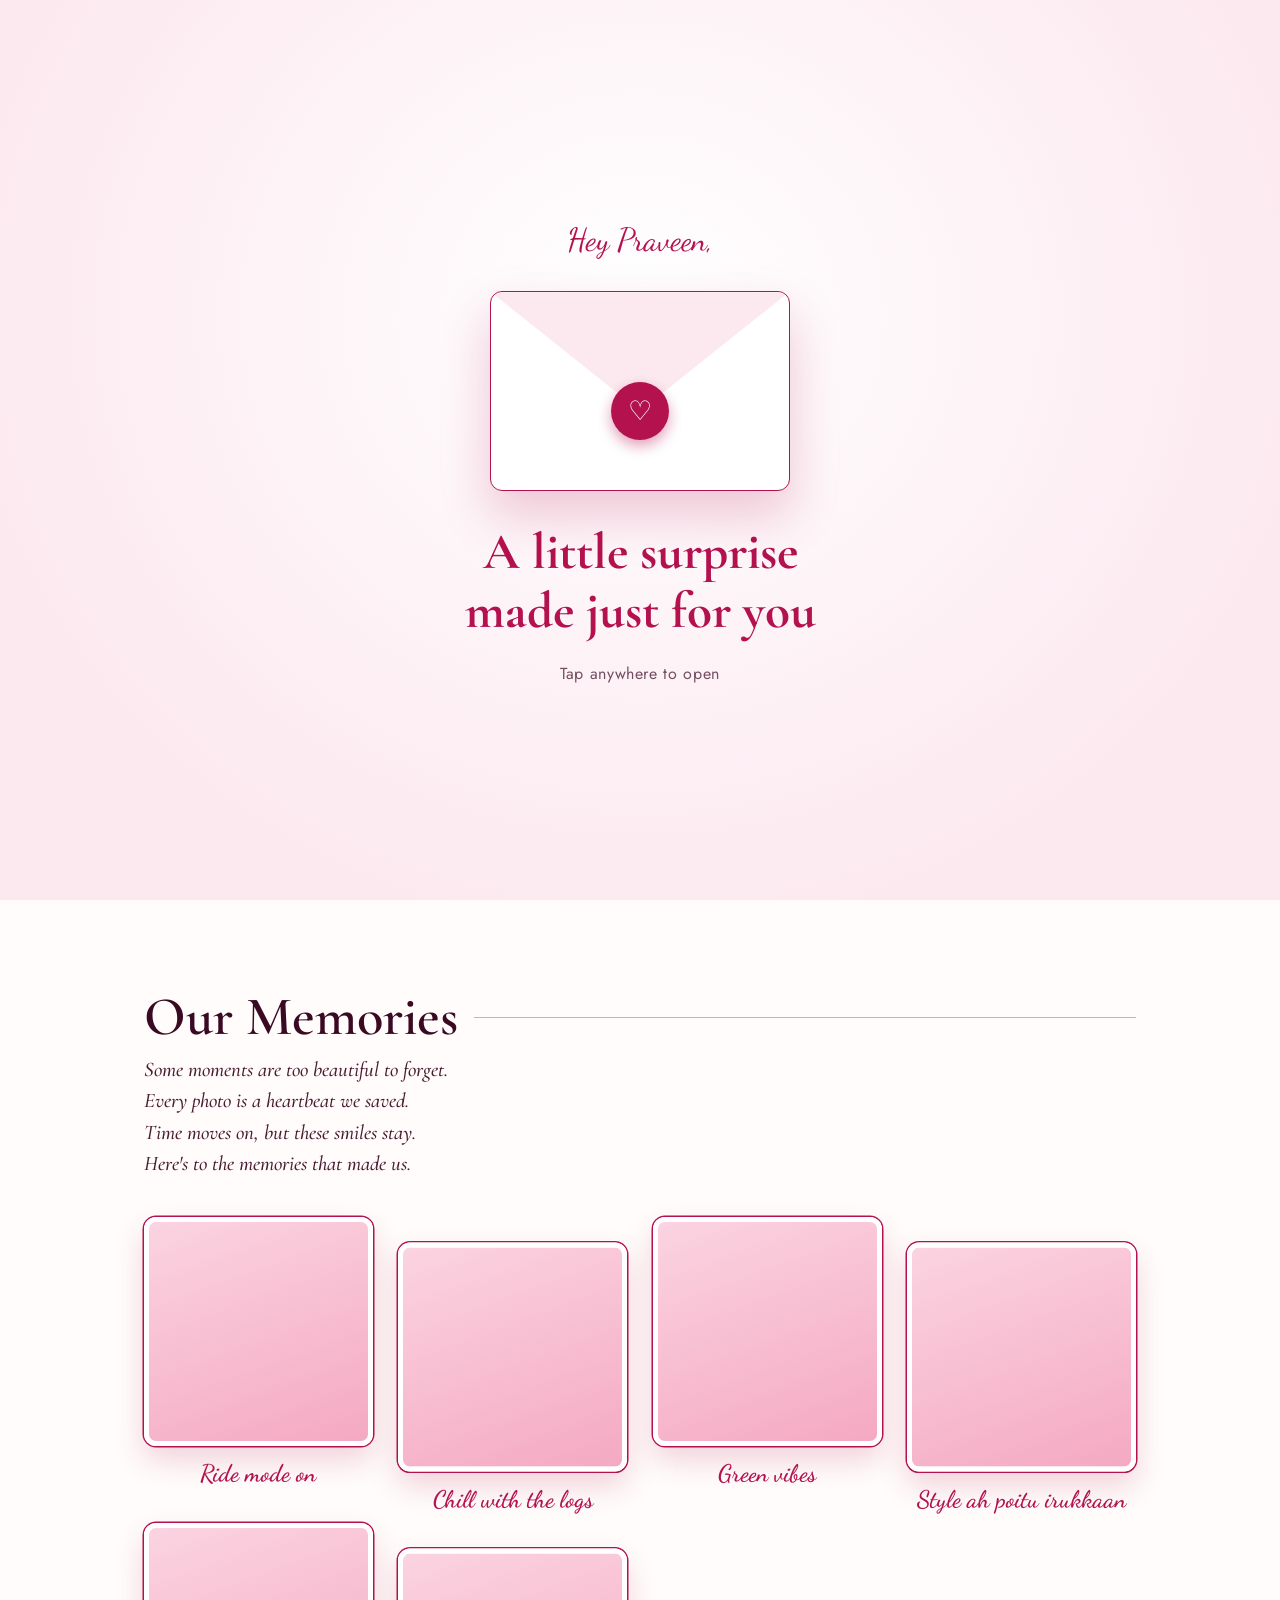
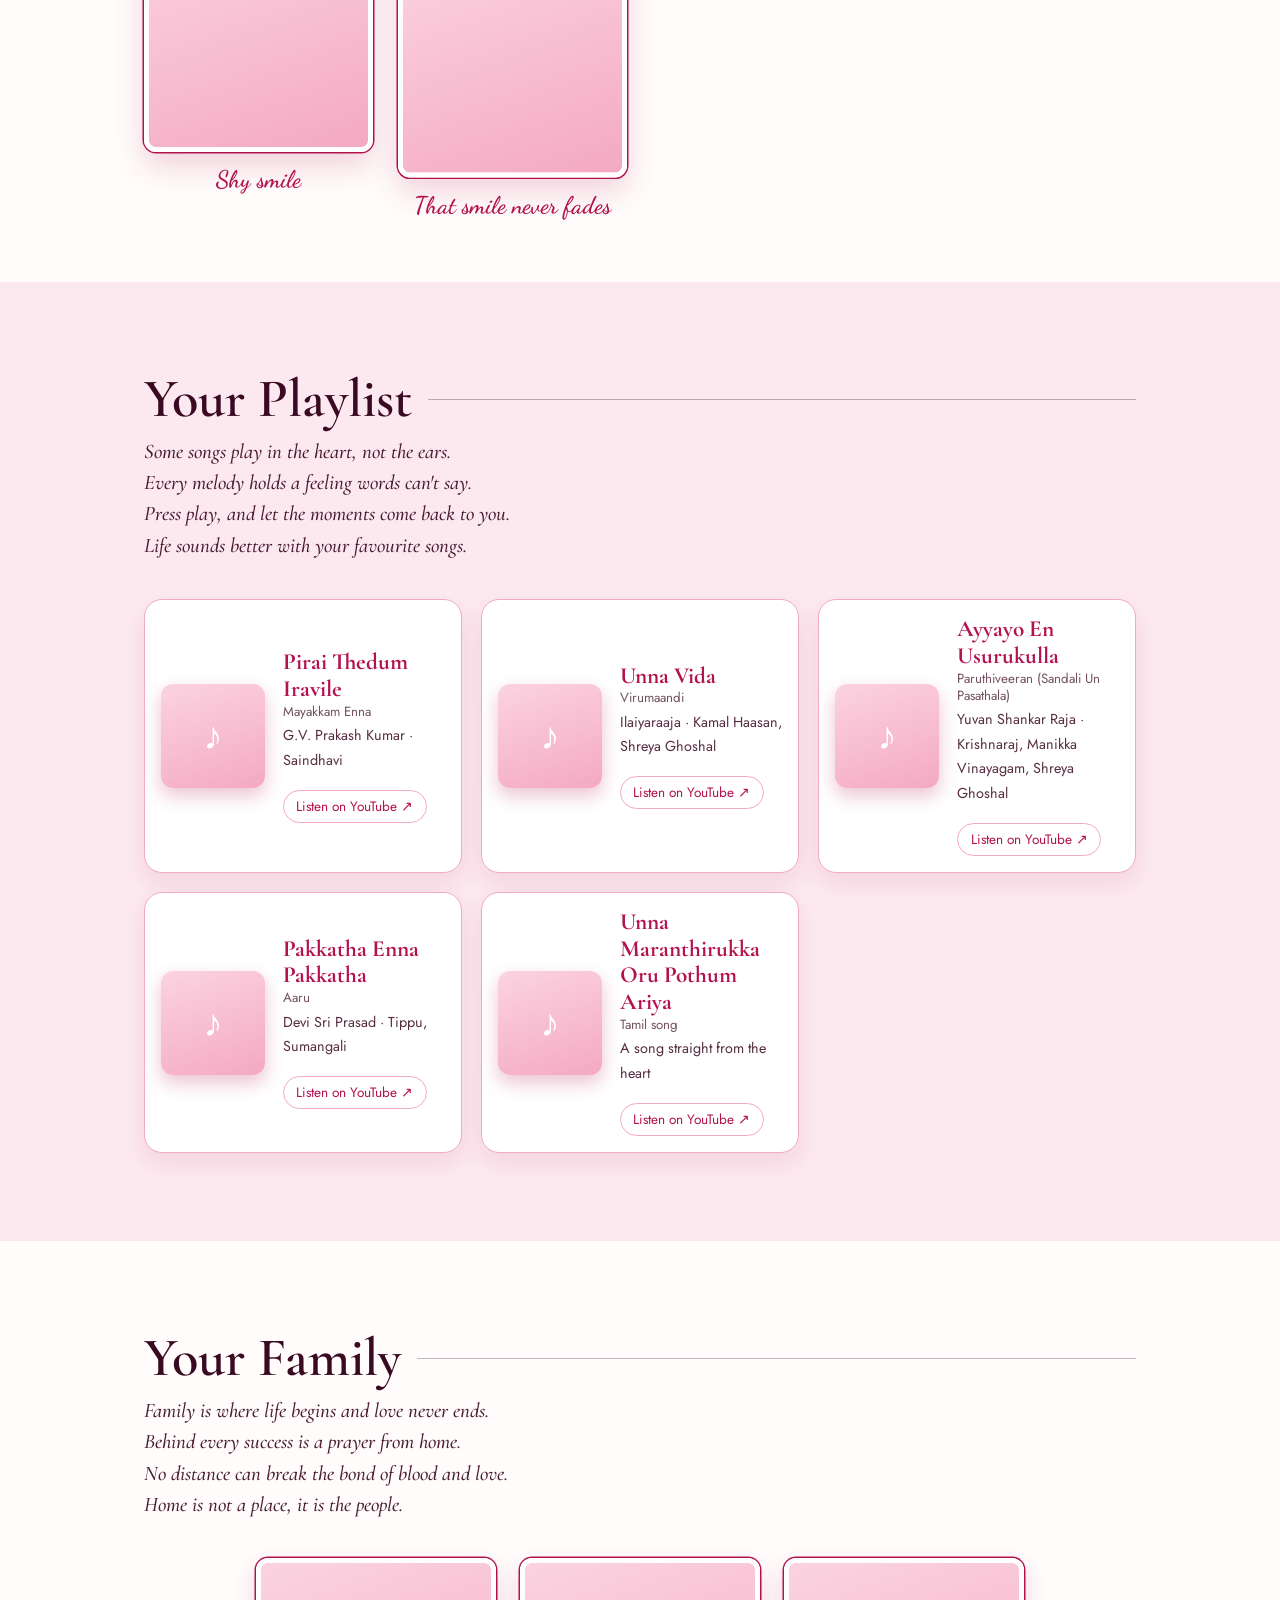
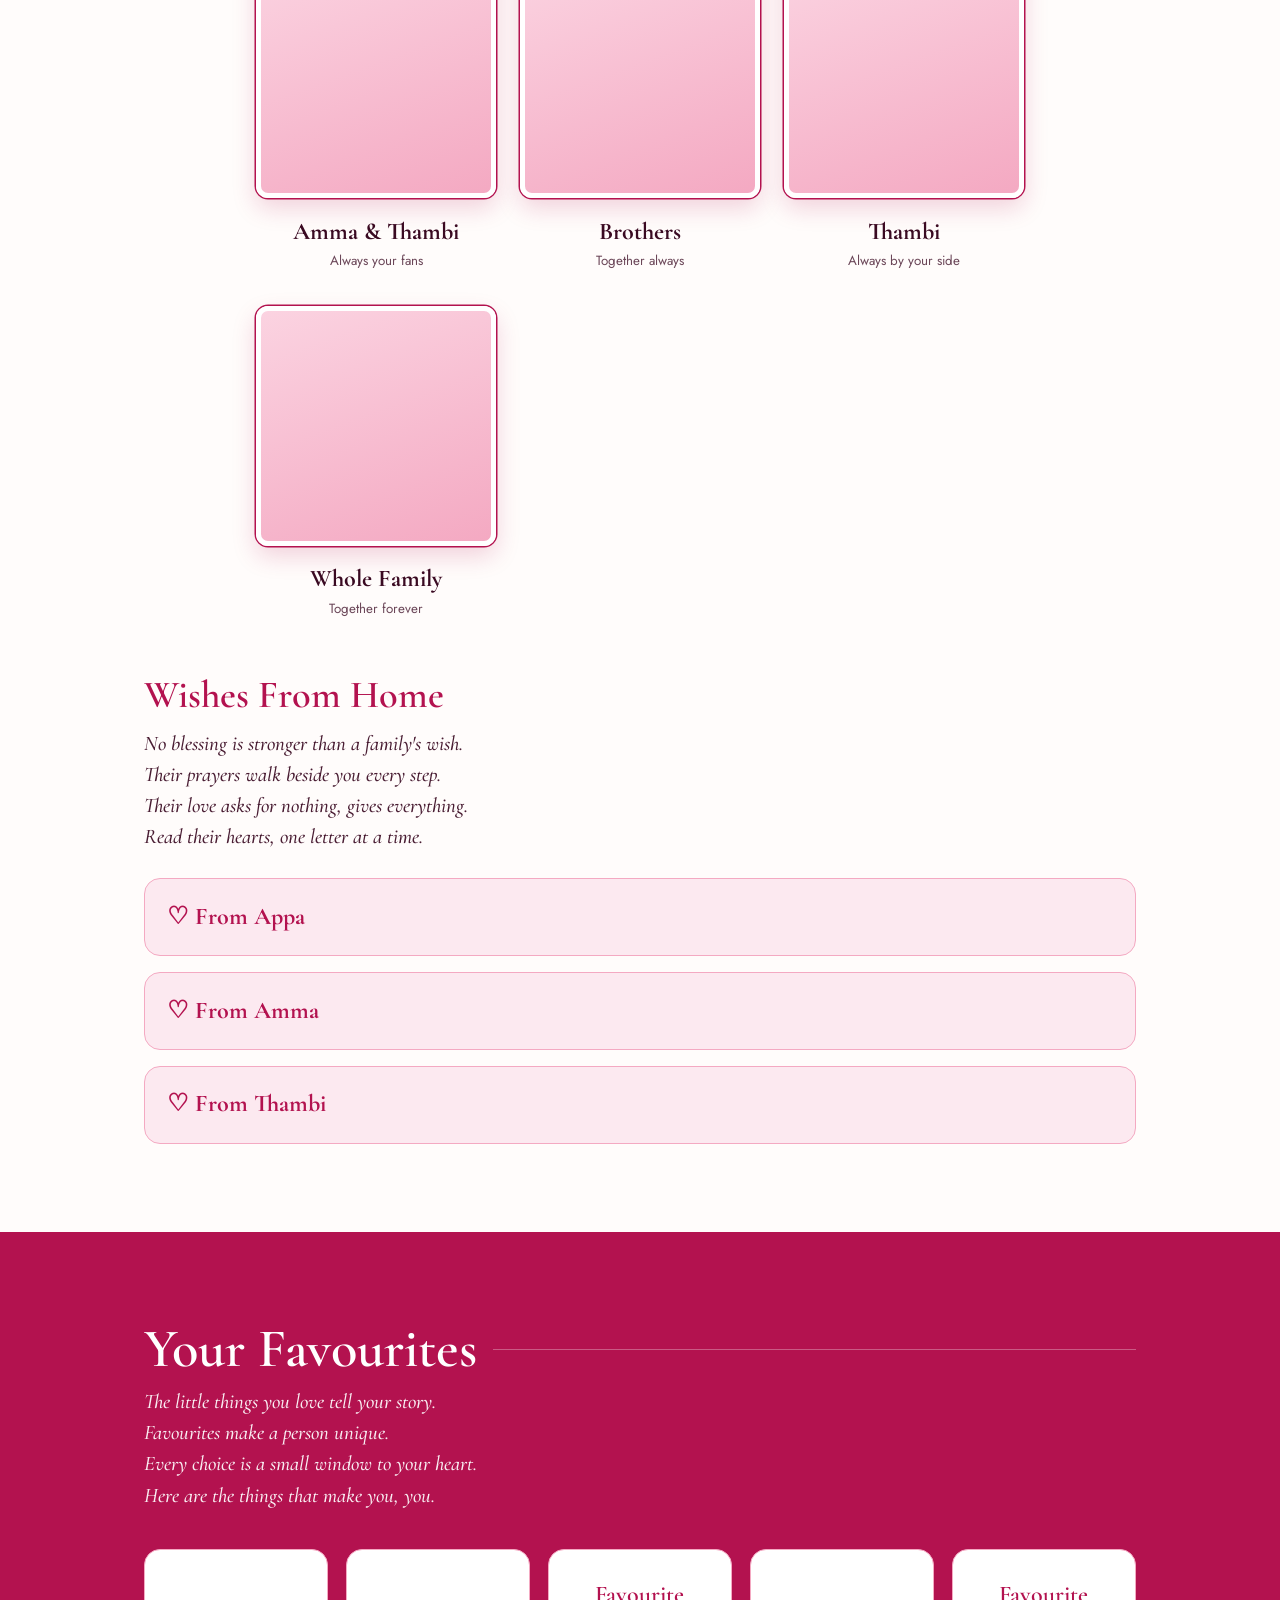
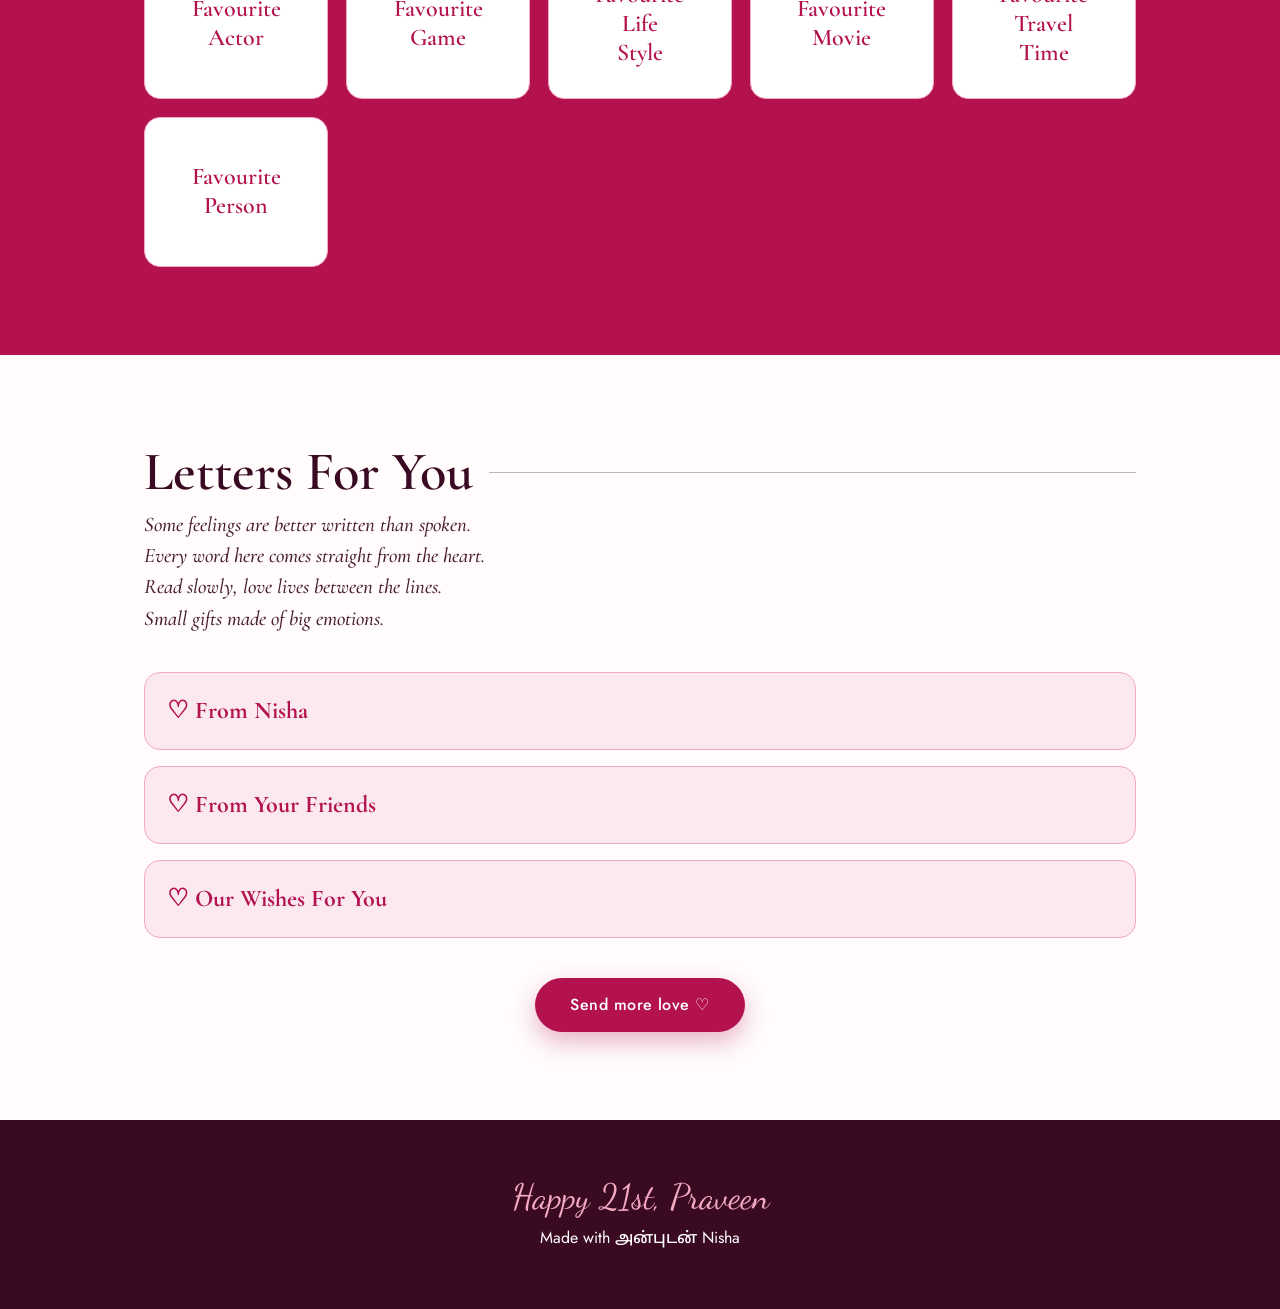
==== commit 8e719017: "Update index.html" ====
--- a/index.html
+++ b/index.html
@@ -167,7 +167,7 @@
       <div class="flip"><div class="in"><div class="front">Favourite<br>Game</div><div class="back">Cricket</div></div></div>
       <div class="flip"><div class="in"><div class="front">Favourite<br>Life<br>Style</div><div class="back">Photography</div></div></div>
       <div class="flip"><div class="in"><div class="front">Favourite<br>Movie</div><div class="back">Vada Chennai</div></div></div>
-      <div class="flip"><div class="in"><div class="front">Travel<br>Like</div><div class="back">Night travel</div></div></div>
+      <div class="flip"><div class="in"><div class="front">Favourite<br>Travel<br>Time</div><div class="back">Night travel</div></div></div>
       <div class="flip"><div class="in"><div class="front">Favourite<br>Person</div><div class="back pic"><img src="photos/fav.jpg" alt="Favourite person"></div></div></div>
     </div>
   </div>
